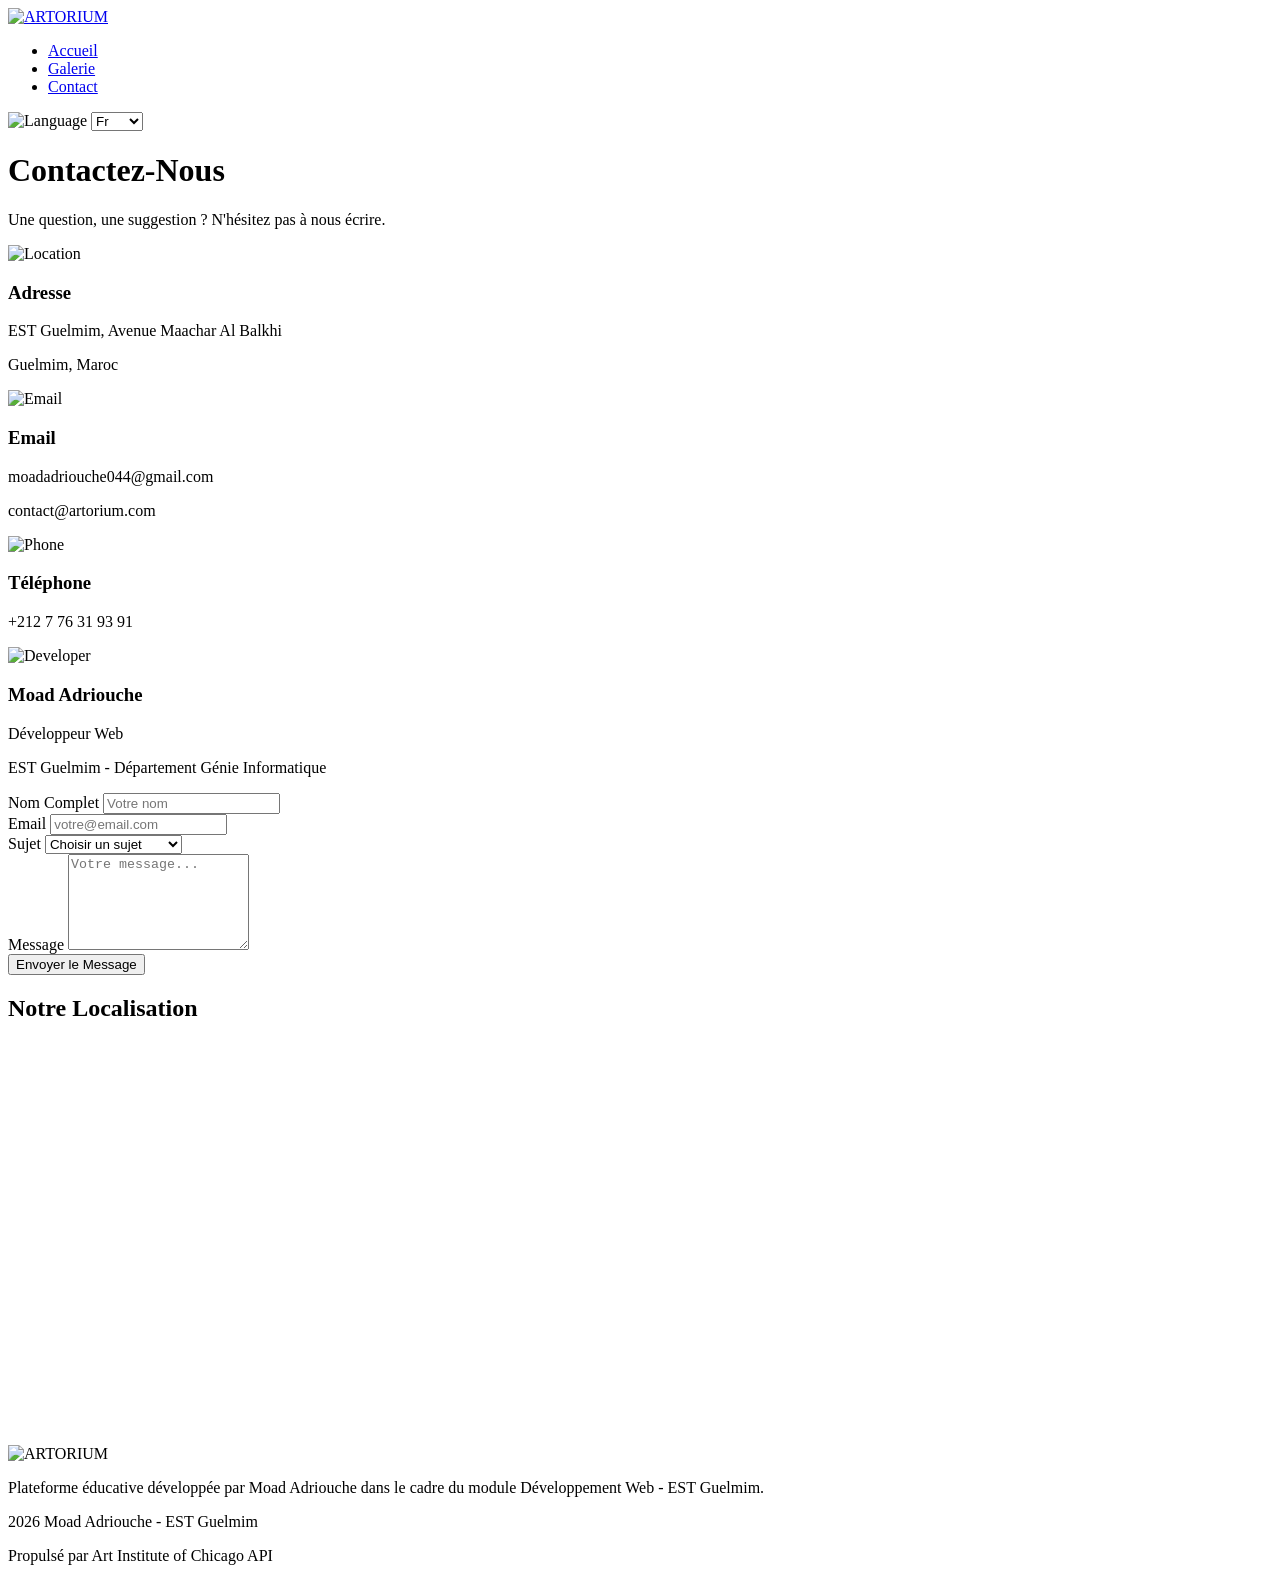
==== contact.html @ 2c22aabe "Add files via upload" ====
<!DOCTYPE html>
<html lang="fr">
<head>
    <meta charset="UTF-8">
    <meta name="viewport" content="width=device-width, initial-scale=1.0">
    <title>ARTORIUM - Contact</title>
    <link rel="icon" type="image/png" href="image/logo.png">
    <link rel="stylesheet" href="css/style.css">
</head>
<body>
    <!-- nav -->
    <nav class="navbar">
        <div class="container">
            <a href="index.html" class="nav-logo">
                <img src="image/logo.png" alt="ARTORIUM" class="logo-img">
            </a>
            <ul class="nav-links">
                <li><a href="index.html" data-i18n="navHome">Accueil</a></li>
                <li><a href="main.html" data-i18n="navGallery">Galerie</a></li>
                <li><a href="contact.html" class="active" data-i18n="navContact">Contact</a></li>
            </ul>
            <div class="nav-lang">
                <img src="icons/globe.svg" alt="Language" class="icon">
                <select id="langSelect">
                    <option value="fr">Fr</option>
                    <option value="ar">عربي</option>
                    <option value="en">Eng</option>
                </select>
            </div>
        </div>
    </nav>

    <!-- entete -->
    <header class="page-header">
        <div class="container">
            <h1 data-i18n="contactTitle">Contactez-Nous</h1>
            <p data-i18n="contactSubtitle">Une question, une suggestion ? N'hésitez pas à nous écrire.</p>
        </div>
    </header>

    <!-- contenu -->
    <main class="contact-main">
        <div class="container">
            <div class="contact-grid">
                <!-- info -->
                <div class="contact-info">
                    <div class="info-card">
                        <div class="info-icon">
                            <img src="icons/map-pin.svg" alt="Location">
                        </div>
                        <div class="info-content">
                            <h3 data-i18n="addressLabel">Adresse</h3>
                            <p>EST Guelmim, Avenue Maachar Al Balkhi</p>
                            <p>Guelmim, Maroc</p>
                        </div>
                    </div>

                    <div class="info-card">
                        <div class="info-icon">
                            <img src="icons/user.svg" alt="Email">
                        </div>
                        <div class="info-content">
                            <h3 data-i18n="emailLabel">Email</h3>
                            <p>moadadriouche044@gmail.com</p>
                            <p>contact@artorium.com</p>
                        </div>
                    </div>

                    <div class="info-card">
                        <div class="info-icon">
                            <img src="image/customer-service.png" alt="Phone">
                        </div>
                        <div class="info-content">
                            <h3 data-i18n="phoneLabel">Téléphone</h3>
                            <p></p>+212 7 76 31 93 91</p>
                        </div>
                    </div>

                    <div class="developer-card">
                        <img src="image/pp1.jpeg" alt="Developer" class="dev-avatar">
                        <div class="dev-info">
                            <h3>Moad Adriouche</h3>
                            <p data-i18n="devRole">Développeur Web</p>
                            <p data-i18n="devSchool">EST Guelmim - Département Génie Informatique</p>
                        </div>
                    </div>
                </div>

                <!-- formulaire -->
                <div class="contact-form-wrapper">
                    <form class="contact-form" id="contactForm">
                        <div class="form-group">
                            <label for="name" data-i18n="formName">Nom Complet</label>
                            <input type="text" id="name" name="name" required data-i18n-placeholder="phName" placeholder="Votre nom">
                        </div>

                        <div class="form-group">
                            <label for="email" data-i18n="formEmail">Email</label>
                            <input type="email" id="email" name="email" required data-i18n-placeholder="phEmail" placeholder="votre@email.com">
                        </div>

                        <div class="form-group">
                            <label for="subject" data-i18n="formSubject">Sujet</label>
                            <select id="subject" name="subject" required>
                                <option value="" data-i18n="phSubject">Choisir un sujet</option>
                                <option value="bug" data-i18n="optBug">Signaler un bug</option>
                                <option value="feature" data-i18n="optFeature">Suggestion</option>
                                <option value="artwork" data-i18n="optArtwork">Info sur une oeuvre</option>
                                <option value="other" data-i18n="optOther">Autre</option>
                            </select>
                        </div>

                        <div class="form-group">
                            <label for="message" data-i18n="formMessage">Message</label>
                            <textarea id="message" name="message" rows="6" required data-i18n-placeholder="phMessage" placeholder="Votre message..."></textarea>
                        </div>

                        <button type="submit" class="btn btn-primary btn-full" data-i18n="btnSend">Envoyer le Message</button>
                    </form>

                    <div class="form-success" id="formSuccess" style="display: none;">
                        <img src="image/success.png" alt="Success">
                        <h3 data-i18n="successTitle">Message Envoyé !</h3>
                        <p data-i18n="successText">Merci de nous avoir contacté. Nous vous répondrons dans les plus brefs délais.</p>
                    </div>
                </div>
            </div>
        </div>
    </main>

    <!-- carte -->
    <section class="map-section">
        <div class="container">
            <h2 data-i18n="mapTitle">Notre Localisation</h2>
            <div class="map-container">
                <iframe 
                    src="https://www.google.com/maps/embed?pb=!1m18!1m12!1m3!1d3509.761044434224!2d-10.08585382379301!3d29.00087407546682!2m3!1f0!2f0!3f0!3m2!1i1024!2i768!4f13.1!3m3!1m2!1s0xdb51d2d017d9e6f%3A0xfba48ed3d16e2f22!2sEST%20%3A%20%C3%89cole%20Sup%C3%A9rieure%20de%20Technologie_Guelmim!5e0!3m2!1sfr!2sma!4v1714486400000!5m2!1sfr!2sma"
                    width="100%" 
                    height="400" 
                    style="border:0; border-radius: 12px;" 
                    allowfullscreen="" 
                    loading="lazy"
                    data-i18n-title="mapTitle">
                </iframe>
            </div>
        </div>
    </section>

    <!-- footer -->
    <footer class="footer">
        <div class="container">
            <div class="footer-top">
                <img src="image/logo.png" alt="ARTORIUM" class="footer-logo">
                <p data-i18n="footerDesc">Plateforme éducative développée par Moad Adriouche dans le cadre du module Développement Web - EST Guelmim.</p>
            </div>
            <div class="footer-bottom">
                <p> 2026 Moad Adriouche - EST Guelmim</p>
                <p data-i18n="poweredBy">Propulsé par Art Institute of Chicago API</p>
            </div>
        </div>
    </footer>

    <script src="js/app.js"></script>
</body>
</html>
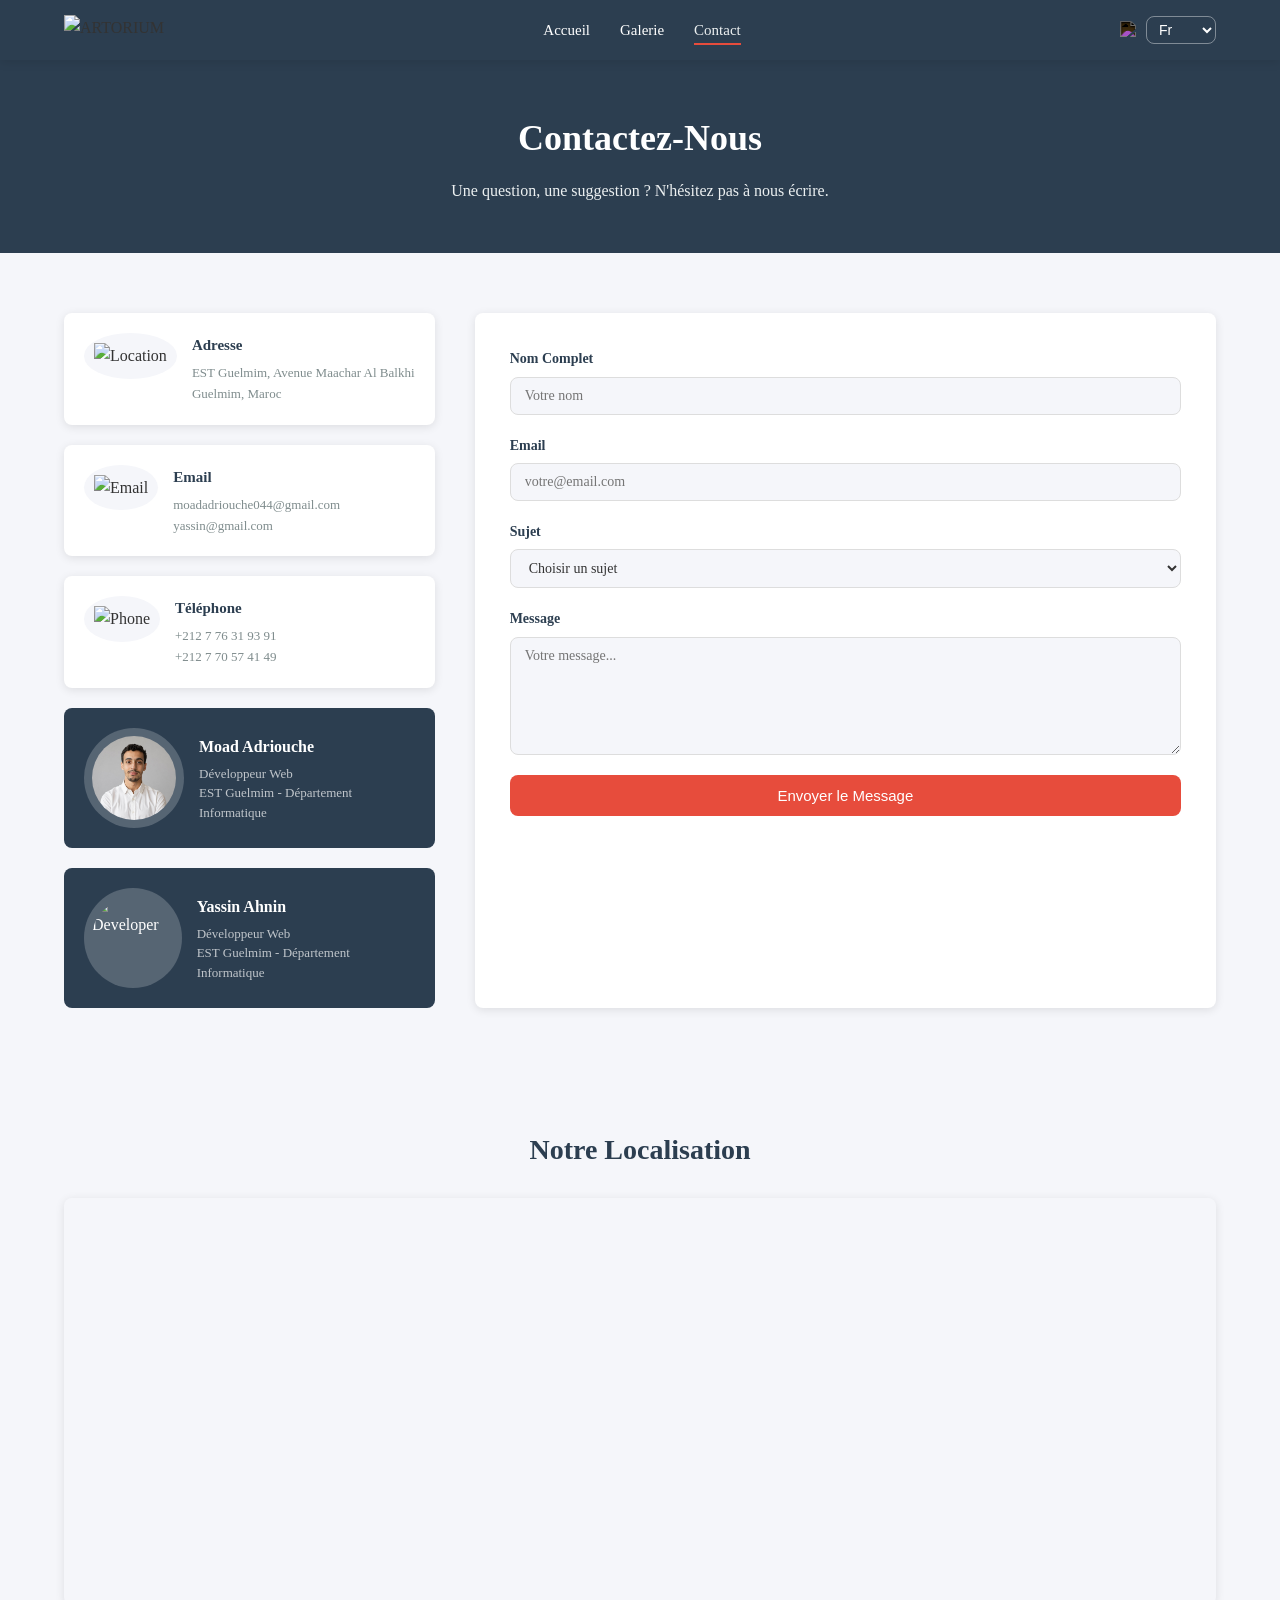
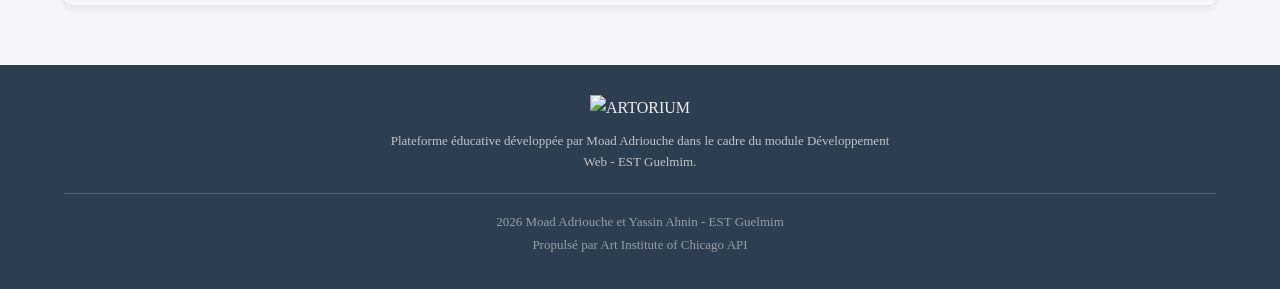
==== commit b46c9ae8: "Add files via upload" ====
--- a/contact.html
+++ b/contact.html
@@ -4,7 +4,7 @@
     <meta charset="UTF-8">
     <meta name="viewport" content="width=device-width, initial-scale=1.0">
     <title>ARTORIUM - Contact</title>
-    <link rel="icon" type="image/png" href="image/logo.png">
+    <link rel="icon" type="image/png" href="icons/logo.png">
     <link rel="stylesheet" href="css/style.css">
 </head>
 <body>
@@ -12,7 +12,7 @@
     <nav class="navbar">
         <div class="container">
             <a href="index.html" class="nav-logo">
-                <img src="image/logo.png" alt="ARTORIUM" class="logo-img">
+                <img src="icons/logo.png" alt="ARTORIUM" class="logo-img">
             </a>
             <ul class="nav-links">
                 <li><a href="index.html" data-i18n="navHome">Accueil</a></li>
@@ -20,7 +20,7 @@
                 <li><a href="contact.html" class="active" data-i18n="navContact">Contact</a></li>
             </ul>
             <div class="nav-lang">
-                <img src="icons/globe.svg" alt="Language" class="icon">
+                <img src="icons/globe.png" alt="Language" class="icon">
                 <select id="langSelect">
                     <option value="fr">Fr</option>
                     <option value="ar">عربي</option>
@@ -46,7 +46,7 @@
                 <div class="contact-info">
                     <div class="info-card">
                         <div class="info-icon">
-                            <img src="icons/map-pin.svg" alt="Location">
+                            <img src="icons/broche.png" alt="Location">
                         </div>
                         <div class="info-content">
                             <h3 data-i18n="addressLabel">Adresse</h3>
@@ -57,29 +57,38 @@
 
                     <div class="info-card">
                         <div class="info-icon">
-                            <img src="icons/user.svg" alt="Email">
+                            <img src="icons/user.png" alt="Email">
                         </div>
                         <div class="info-content">
                             <h3 data-i18n="emailLabel">Email</h3>
                             <p>moadadriouche044@gmail.com</p>
-                            <p>contact@artorium.com</p>
+                            <p>yassin@gmail.com</p>
                         </div>
                     </div>
 
                     <div class="info-card">
                         <div class="info-icon">
-                            <img src="image/customer-service.png" alt="Phone">
+                            <img src="icons/customer-service.png" alt="Phone">
                         </div>
                         <div class="info-content">
                             <h3 data-i18n="phoneLabel">Téléphone</h3>
-                            <p></p>+212 7 76 31 93 91</p>
+                            <p>+212 7 76 31 93 91</p>
+                            <p>+212 7 70 57 41 49</p>
                         </div>
                     </div>
 
                     <div class="developer-card">
                         <img src="image/pp1.jpeg" alt="Developer" class="dev-avatar">
                         <div class="dev-info">
-                            <h3>Moad Adriouche</h3>
+                            <h3 data-i18n="moad">Moad Adriouche</h3>
+                            <p data-i18n="devRole">Développeur Web</p>
+                            <p data-i18n="devSchool">EST Guelmim - Département Génie Informatique</p>
+                        </div>
+                    </div>
+                    <div class="developer-card">
+                        <img src="image/pp2.jpeg" alt="Developer" class="dev-avatar">
+                        <div class="dev-info">
+                            <h3 data-i18n="yassin">Yassin Ahnin</h3>
                             <p data-i18n="devRole">Développeur Web</p>
                             <p data-i18n="devSchool">EST Guelmim - Département Génie Informatique</p>
                         </div>
@@ -150,11 +159,11 @@
     <footer class="footer">
         <div class="container">
             <div class="footer-top">
-                <img src="image/logo.png" alt="ARTORIUM" class="footer-logo">
-                <p data-i18n="footerDesc">Plateforme éducative développée par Moad Adriouche dans le cadre du module Développement Web - EST Guelmim.</p>
+                <img src="icons/logo.png" alt="ARTORIUM" class="footer-logo">
+                <p data-i18n="footerDesc">Plateforme éducative développée par Moad Adriouche et Yassin Ahnin dans le cadre du module Développement Web - EST Guelmim.</p>
             </div>
             <div class="footer-bottom">
-                <p> 2026 Moad Adriouche - EST Guelmim</p>
+                <p> 2026 Moad Adriouche et Yassin Ahnin - EST Guelmim</p>
                 <p data-i18n="poweredBy">Propulsé par Art Institute of Chicago API</p>
             </div>
         </div>
--- a/css/style.css
+++ b/css/style.css
@@ -0,0 +1,1001 @@
+
+
+/* couleurs */
+:root {
+    --couleur-principale: #2c3e50;
+    --couleur-accent: #e74c3c;
+    --couleur-clair: #ecf0f1;
+    --couleur-texte: #333333;
+    --couleur-gris: #7f8c8d;
+    --couleur-blanc: #ffffff;
+    --couleur-fond: #f5f6fa;
+    --ombre: 0 2px 10px rgba(0, 0, 0, 0.1);
+    --rayon: 8px;
+}
+
+/* reset */
+* {
+    margin: 0;
+    padding: 0;
+    box-sizing: border-box;
+}
+
+body {
+    font-family: Georgia, 'Times New Roman', serif;
+    color: var(--couleur-texte);
+    background-color: var(--couleur-fond);
+    line-height: 1.6;
+}
+
+a {
+    text-decoration: none;
+    color: inherit;
+}
+
+ul {
+    list-style: none;
+}
+
+img {
+    max-width: 100%;
+}
+
+/* navbar */
+
+.navbar {
+    background-color: var(--couleur-principale);
+    padding: 15px 0;
+    position: sticky;
+    top: 0;
+    z-index: 100;
+    box-shadow: var(--ombre);
+}
+
+.container {
+    width: 90%;
+    max-width: 1200px;
+    margin: 0 auto;
+}
+
+.navbar .container {
+    display: flex;
+    align-items: center;
+    justify-content: space-between;
+}
+
+.nav-logo {
+    display: flex;
+    align-items: center;
+}
+
+.logo-img {
+    height: 30px;
+    width: auto;
+}
+
+.nav-links {
+    display: flex;
+    gap: 30px;
+}
+
+.nav-links a {
+    color: var(--couleur-blanc);
+    font-size: 15px;
+    padding: 5px 0;
+    border-bottom: 2px solid transparent;
+    transition: border-color 0.3s;
+}
+
+.nav-links a:hover,
+.nav-links a.active {
+    border-bottom: 2px solid var(--couleur-accent);
+    color: var(--couleur-clair);
+}
+
+.nav-lang {
+    display: flex;
+    align-items: center;
+    gap: 8px;
+}
+
+.nav-lang .icon {
+    width: 18px;
+    height: 18px;
+    filter: invert(1);
+}
+
+#langSelect {
+    background-color: transparent;
+    color: var(--couleur-blanc);
+    border: 1px solid rgba(255,255,255,0.4);
+    padding: 4px 8px;
+    border-radius: var(--rayon);
+    cursor: pointer;
+    font-size: 14px;
+}
+
+#langSelect option {
+    background-color: var(--couleur-principale);
+    color: var(--couleur-blanc);
+}
+
+/* boutons */
+
+.btn {
+    display: inline-block;
+    padding: 12px 28px;
+    border-radius: var(--rayon);
+    font-size: 15px;
+    cursor: pointer;
+    transition: opacity 0.2s, transform 0.2s;
+    border: none;
+}
+
+.btn:hover {
+    opacity: 0.85;
+    transform: translateY(-2px);
+}
+
+.btn-primary {
+    background-color: var(--couleur-accent);
+    color: var(--couleur-blanc);
+}
+
+.btn-secondary {
+    background-color: transparent;
+    color: var(--couleur-blanc);
+    border: 2px solid var(--couleur-blanc);
+}
+
+.btn-full {
+    width: 100%;
+    text-align: center;
+}
+
+/* hero */
+
+.hero {
+    background-color: var(--couleur-principale);
+    color: var(--couleur-blanc);
+    padding: 80px 0;
+    text-align: center;
+}
+
+.hero-content {
+    max-width: 700px;
+    margin: 0 auto;
+}
+
+.hero-logo {
+    height: 60px;
+    margin-bottom: 20px;
+}
+
+.hero h1 {
+    font-size: 42px;
+    margin-bottom: 15px;
+    font-weight: bold;
+}
+
+.hero p {
+    font-size: 17px;
+    color: var(--couleur-clair);
+    margin-bottom: 30px;
+    line-height: 1.8;
+}
+
+.hero-buttons {
+    display: flex;
+    gap: 15px;
+    justify-content: center;
+    flex-wrap: wrap;
+    margin-bottom: 50px;
+}
+
+.hero-stats {
+    display: flex;
+    justify-content: center;
+    gap: 60px;
+    margin-top: 10px;
+}
+
+.stat-item {
+    display: flex;
+    flex-direction: column;
+    align-items: center;
+}
+
+.stat-number {
+    font-size: 32px;
+    font-weight: bold;
+    color: var(--couleur-accent);
+}
+
+.stat-label {
+    font-size: 14px;
+    color: var(--couleur-clair);
+    margin-top: 4px;
+}
+
+/* features */
+
+.features {
+    padding: 70px 0;
+    background-color: var(--couleur-blanc);
+}
+
+.features h2 {
+    text-align: center;
+    font-size: 30px;
+    color: var(--couleur-principale);
+    margin-bottom: 40px;
+}
+
+.features-grid {
+    display: grid;
+    grid-template-columns: repeat(3, 1fr);
+    gap: 30px;
+}
+
+.feature-card {
+    background-color: var(--couleur-fond);
+    padding: 30px;
+    border-radius: var(--rayon);
+    text-align: center;
+    box-shadow: var(--ombre);
+    transition: transform 0.3s;
+}
+
+.feature-card:hover {
+    transform: translateY(-5px);
+}
+
+.feature-icon {
+    margin-bottom: 15px;
+}
+
+.feature-icon img {
+    width: 45px;
+    height: 45px;
+}
+
+.feature-card h3 {
+    font-size: 19px;
+    color: var(--couleur-principale);
+    margin-bottom: 10px;
+}
+
+.feature-card p {
+    font-size: 14px;
+    color: var(--couleur-gris);
+    line-height: 1.7;
+}
+
+/* preview */
+
+.preview {
+    padding: 70px 0;
+    background-color: var(--couleur-fond);
+}
+
+.preview h2 {
+    text-align: center;
+    font-size: 30px;
+    color: var(--couleur-principale);
+    margin-bottom: 40px;
+}
+
+.preview-grid {
+    display: grid;
+    grid-template-columns: repeat(4, 1fr);
+    gap: 20px;
+    margin-bottom: 40px;
+}
+
+.preview-cta {
+    text-align: center;
+}
+
+/* footer */
+
+.footer {
+    background-color: var(--couleur-principale);
+    color: var(--couleur-clair);
+    padding: 30px 0;
+    text-align: center;
+}
+
+.footer-top {
+    margin-bottom: 20px;
+}
+
+.footer-logo {
+    height: 40px;
+    margin-bottom: 10px;
+}
+
+.footer-top p {
+    font-size: 13px;
+    color: rgba(255,255,255,0.7);
+    max-width: 500px;
+    margin: 0 auto;
+    line-height: 1.6;
+}
+
+.footer-bottom {
+    border-top: 1px solid rgba(255,255,255,0.2);
+    padding-top: 15px;
+    font-size: 13px;
+    color: rgba(255,255,255,0.5);
+}
+
+.footer-bottom p {
+    margin: 3px 0;
+}
+
+/* PAGE GALERIE - HEADER */
+
+.gallery-header {
+    background-color: var(--couleur-principale);
+    color: var(--couleur-blanc);
+    padding: 50px 0;
+    text-align: center;
+}
+
+.gallery-header h1 {
+    font-size: 36px;
+    margin-bottom: 10px;
+}
+
+.gallery-header p {
+    font-size: 16px;
+    color: var(--couleur-clair);
+}
+
+/* GALERIE - CONTROLS & FILTRES */
+
+.main {
+    padding: 40px 0;
+}
+
+.controls-bar {
+    margin-bottom: 20px;
+    display: flex;
+    align-items: center;
+    justify-content: space-between;
+    gap: 20px;
+    flex-wrap: wrap;
+}
+
+.search-box {
+    display: flex;
+    align-items: center;
+    background-color: var(--couleur-blanc);
+    border: 1px solid #ddd;
+    border-radius: var(--rayon);
+    padding: 10px 15px;
+    gap: 10px;
+    flex: 1;
+    min-width: 200px;
+}
+
+.artwork-count {
+    display: flex;
+    align-items: center;
+    gap: 5px;
+    font-size: 15px;
+    color: var(--couleur-gris);
+    font-weight: 500;
+    white-space: nowrap;
+}
+
+.artwork-count span:first-child {
+    font-size: 18px;
+    color: var(--couleur-accent);
+    font-weight: bold;
+}
+
+.search-box .icon {
+    width: 18px;
+    height: 18px;
+    opacity: 0.5;
+}
+
+.search-box input {
+    border: none;
+    outline: none;
+    font-size: 15px;
+    width: 100%;
+    background: transparent;
+    font-family: inherit;
+}
+
+.filters {
+    display: flex;
+    gap: 10px;
+    margin-bottom: 30px;
+    flex-wrap: wrap;
+}
+
+.filter-btn {
+    padding: 8px 20px;
+    border: 2px solid var(--couleur-principale);
+    background-color: transparent;
+    color: var(--couleur-principale);
+    border-radius: 20px;
+    cursor: pointer;
+    font-size: 14px;
+    font-family: inherit;
+    transition: all 0.2s;
+}
+
+.filter-btn:hover,
+.filter-btn.active {
+    background-color: var(--couleur-principale);
+    color: var(--couleur-blanc);
+}
+
+/* galerie */
+
+.gallery-grid {
+    display: grid;
+    grid-template-columns: repeat(4, 1fr);
+    gap: 20px;
+    margin-bottom: 40px;
+}
+
+/* carte */
+.artwork-card {
+    background-color: var(--couleur-blanc);
+    border-radius: var(--rayon);
+    overflow: hidden;
+    box-shadow: var(--ombre);
+    cursor: pointer;
+    transition: transform 0.3s;
+}
+
+.artwork-card:hover {
+    transform: translateY(-5px);
+}
+
+.artwork-card img {
+    width: 100%;
+    height: 200px;
+    object-fit: cover;
+}
+
+.artwork-card .card-info {
+    padding: 12px;
+}
+
+.artwork-card .card-info h3 {
+    font-size: 14px;
+    color: var(--couleur-principale);
+    margin-bottom: 5px;
+    /* Coupe le texte long */
+    white-space: nowrap;
+    overflow: hidden;
+    text-overflow: ellipsis;
+}
+
+.artwork-card .card-info p {
+    font-size: 12px;
+    color: var(--couleur-gris);
+}
+
+/* pagination */
+
+.loading-state {
+    text-align: center;
+    padding: 60px 0;
+    color: var(--couleur-gris);
+}
+
+.spinner {
+    width: 45px;
+    height: 45px;
+    animation: rotation 1s linear infinite;
+    margin-bottom: 15px;
+}
+
+@keyframes rotation {
+    from { transform: rotate(0deg); }
+    to   { transform: rotate(360deg); }
+}
+
+.pagination {
+    display: flex;
+    align-items: center;
+    justify-content: center;
+    gap: 20px;
+    margin-top: 10px;
+}
+
+.page-btn {
+    display: flex;
+    align-items: center;
+    gap: 6px;
+    padding: 10px 20px;
+    border: 1px solid #ddd;
+    background-color: var(--couleur-blanc);
+    color: var(--couleur-texte);
+    border-radius: var(--rayon);
+    cursor: pointer;
+    font-size: 14px;
+    font-family: inherit;
+    transition: background-color 0.2s;
+}
+
+.page-btn:hover {
+    background-color: var(--couleur-fond);
+}
+
+.page-btn img {
+    width: 16px;
+    height: 16px;
+}
+
+.page-info {
+    font-size: 15px;
+    color: var(--couleur-gris);
+}
+
+/* modal */
+
+.modal {
+    display: none;
+    position: fixed;
+    top: 0;
+    left: 0;
+    width: 100%;
+    height: 100%;
+    background-color: rgba(0, 0, 0, 0.6);
+    z-index: 200;
+    overflow-y: auto;
+}
+
+.modal.active {
+    display: flex;
+    align-items: center;
+    justify-content: center;
+    padding: 20px;
+}
+
+.modal-content {
+    background-color: var(--couleur-blanc);
+    border-radius: var(--rayon);
+    max-width: 900px;
+    width: 100%;
+    position: relative;
+    overflow: hidden;
+    max-height: 90vh;
+    overflow-y: auto;
+}
+
+.modal-close {
+        position: absolute;
+        top: 20px;
+        right: 20px;
+        display: inline-flex;
+        align-items: center;
+        justify-content: center;
+        margin: 0;
+        width: 40px;
+        height: 40px;
+        padding: 0;
+        background: #ff0000;
+        border: none;
+        border-radius: 50%;
+        color: white;
+        cursor: pointer;
+        transition: background 0.2s;
+    }
+
+    .modal-close:hover {
+        background: #ff1900;
+    }
+
+    .modal-close img {
+        width: 16px;
+        height: 16px;
+        margin: 0;
+    }
+
+.modal-body {
+    display: grid;
+    grid-template-columns: 1fr 1fr;
+}
+
+.modal-image {
+    background-color: #000;
+    display: flex;
+    align-items: center;
+    justify-content: center;
+    min-height: 400px;
+}
+
+.modal-image img {
+    width: 100%;
+    height: 100%;
+    object-fit: contain;
+    max-height: 500px;
+}
+
+.modal-info {
+    padding: 30px;
+    overflow-y: auto;
+    max-height: 500px;
+}
+
+.modal-info h2 {
+    font-size: 20px;
+    color: var(--couleur-principale);
+    margin-bottom: 20px;
+    line-height: 1.4;
+}
+
+.meta-grid {
+    display: grid;
+    grid-template-columns: 1fr 1fr;
+    gap: 15px;
+    margin-bottom: 20px;
+}
+
+.meta-item {
+    display: flex;
+    align-items: flex-start;
+    gap: 10px;
+}
+
+.meta-item img {
+    width: 18px;
+    height: 18px;
+    margin-top: 2px;
+    opacity: 0.6;
+    flex-shrink: 0;
+}
+
+.meta-label {
+    display: block;
+    font-size: 11px;
+    color: var(--couleur-gris);
+    text-transform: uppercase;
+    letter-spacing: 0.5px;
+    margin-bottom: 2px;
+}
+
+.meta-item p {
+    font-size: 14px;
+    color: var(--couleur-texte);
+}
+
+.description-box {
+    background-color: var(--couleur-fond);
+    padding: 15px;
+    border-radius: var(--rayon);
+    margin-bottom: 20px;
+}
+
+.description-box h3 {
+    font-size: 14px;
+    color: var(--couleur-principale);
+    margin-bottom: 8px;
+}
+
+.description-box p {
+    font-size: 13px;
+    color: var(--couleur-gris);
+    line-height: 1.7;
+}
+
+.external-link {
+    display: flex;
+    align-items: center;
+    gap: 8px;
+    color: var(--couleur-accent);
+    font-size: 14px;
+    transition: opacity 0.2s;
+}
+
+.external-link:hover {
+    opacity: 0.75;
+}
+
+.external-link img {
+    width: 14px;
+    height: 14px;
+}
+
+/* contact */
+
+.page-header {
+    background-color: var(--couleur-principale);
+    color: var(--couleur-blanc);
+    padding: 50px 0;
+    text-align: center;
+}
+
+.page-header h1 {
+    font-size: 36px;
+    margin-bottom: 10px;
+}
+
+.page-header p {
+    font-size: 16px;
+    color: var(--couleur-clair);
+}
+
+/* contact */
+
+.contact-main {
+    padding: 60px 0;
+}
+
+.contact-grid {
+    display: grid;
+    grid-template-columns: 1fr 2fr;
+    gap: 40px;
+}
+
+/* info */
+.contact-info {
+    display: flex;
+    flex-direction: column;
+    gap: 20px;
+}
+
+.info-card {
+    background-color: var(--couleur-blanc);
+    padding: 20px;
+    border-radius: var(--rayon);
+    box-shadow: var(--ombre);
+    display: flex;
+    align-items: flex-start;
+    gap: 15px;
+}
+
+.info-icon {
+    background-color: var(--couleur-fond);
+    padding: 10px;
+    border-radius: 50%;
+    flex-shrink: 0;
+}
+
+.info-icon img {
+    width: 22px;
+    height: 22px;
+}
+
+.info-content h3 {
+    font-size: 15px;
+    color: var(--couleur-principale);
+    margin-bottom: 6px;
+}
+
+.info-content p {
+    font-size: 13px;
+    color: var(--couleur-gris);
+    line-height: 1.6;
+}
+
+.developer-card {
+    background-color: var(--couleur-principale);
+    color: var(--couleur-blanc);
+    padding: 20px;
+    border-radius: var(--rayon);
+    display: flex;
+    align-items: center;
+    gap: 15px;
+}
+
+.dev-avatar {
+    width: 100px;
+    height: 100px;
+    border-radius: 50%;
+    background-color: rgba(255,255,255,0.2);
+    padding: 8px;
+    filter: invert(0);
+}
+
+.dev-info h3 {
+    font-size: 16px;
+    margin-bottom: 4px;
+}
+
+.dev-info p {
+    font-size: 13px;
+    color: rgba(255,255,255,0.7);
+    line-height: 1.5;
+}
+
+/* formulaire */
+
+.contact-form-wrapper {
+    background-color: var(--couleur-blanc);
+    padding: 35px;
+    border-radius: var(--rayon);
+    box-shadow: var(--ombre);
+}
+
+.contact-form {
+    display: flex;
+    flex-direction: column;
+    gap: 20px;
+}
+
+.form-group {
+    display: flex;
+    flex-direction: column;
+    gap: 6px;
+}
+
+.form-group label {
+    font-size: 14px;
+    font-weight: bold;
+    color: var(--couleur-principale);
+}
+
+.form-group input,
+.form-group select,
+.form-group textarea {
+    border: 1px solid #ddd;
+    border-radius: var(--rayon);
+    padding: 10px 14px;
+    font-size: 14px;
+    font-family: inherit;
+    color: var(--couleur-texte);
+    background-color: var(--couleur-fond);
+    outline: none;
+    transition: border-color 0.2s;
+}
+
+.form-group input:focus,
+.form-group select:focus,
+.form-group textarea:focus {
+    border-color: var(--couleur-principale);
+}
+
+.form-group textarea {
+    resize: vertical;
+}
+
+/* succes */
+.form-success {
+    text-align: center;
+    padding: 40px 20px;
+}
+
+.form-success img {
+    width: 60px;
+    height: 60px;
+    margin-bottom: 15px;
+}
+
+.form-success h3 {
+    font-size: 22px;
+    color: var(--couleur-principale);
+    margin-bottom: 10px;
+}
+
+.form-success p {
+    font-size: 15px;
+    color: var(--couleur-gris);
+    line-height: 1.6;
+}
+
+/* SECTION CARTE (MAP) */
+
+.map-section {
+    padding: 60px 0;
+    background-color: var(--couleur-fond);
+}
+
+.map-section h2 {
+    text-align: center;
+    font-size: 28px;
+    color: var(--couleur-principale);
+    margin-bottom: 25px;
+}
+
+.map-container {
+    border-radius: var(--rayon);
+    overflow: hidden;
+    box-shadow: var(--ombre);
+}
+
+/* TABLETTE */
+
+@media (max-width: 900px) {
+    .features-grid {
+        grid-template-columns: 1fr 1fr;
+    }
+
+    .gallery-grid,
+    .preview-grid {
+        grid-template-columns: repeat(2, 1fr);
+    }
+
+    .modal-body {
+        grid-template-columns: 1fr;
+    }
+
+    .modal-image {
+        min-height: 250px;
+        max-height: 50vh;
+    }
+
+    .modal-close {
+        position: absolute;
+        top: 20px;
+        right: 20px;
+    }
+
+    .contact-grid {
+        grid-template-columns: 1fr;
+    }
+
+    .meta-grid {
+        grid-template-columns: 1fr;
+    }
+}
+
+
+/* MOBILE */
+
+@media (max-width: 600px) {
+    .navbar .container {
+        flex-wrap: wrap;
+        gap: 10px;
+    }
+
+    .nav-links {
+        gap: 15px;
+    }
+
+    .hero h1 {
+        font-size: 28px;
+    }
+
+    .hero-stats {
+        gap: 30px;
+    }
+
+    .features-grid {
+        grid-template-columns: 1fr;
+    }
+
+    .gallery-grid,
+    .preview-grid {
+        grid-template-columns: 1fr;
+    }
+
+    .hero-buttons {
+        flex-direction: column;
+        align-items: center;
+    }
+
+    .contact-form-wrapper {
+        padding: 20px;
+    }
+
+    .controls-bar {
+        flex-direction: column;
+        align-items: flex-start;
+    }
+
+    .search-box {
+        width: 100%;
+        max-width: 100%;
+        min-width: auto;
+    }
+
+    .artwork-count {
+        width: 100%;
+        justify-content: flex-start;
+    }
+    .modal-close {
+        position: absolute;
+        top: 20px;
+        right: 20px;
+    }
+}
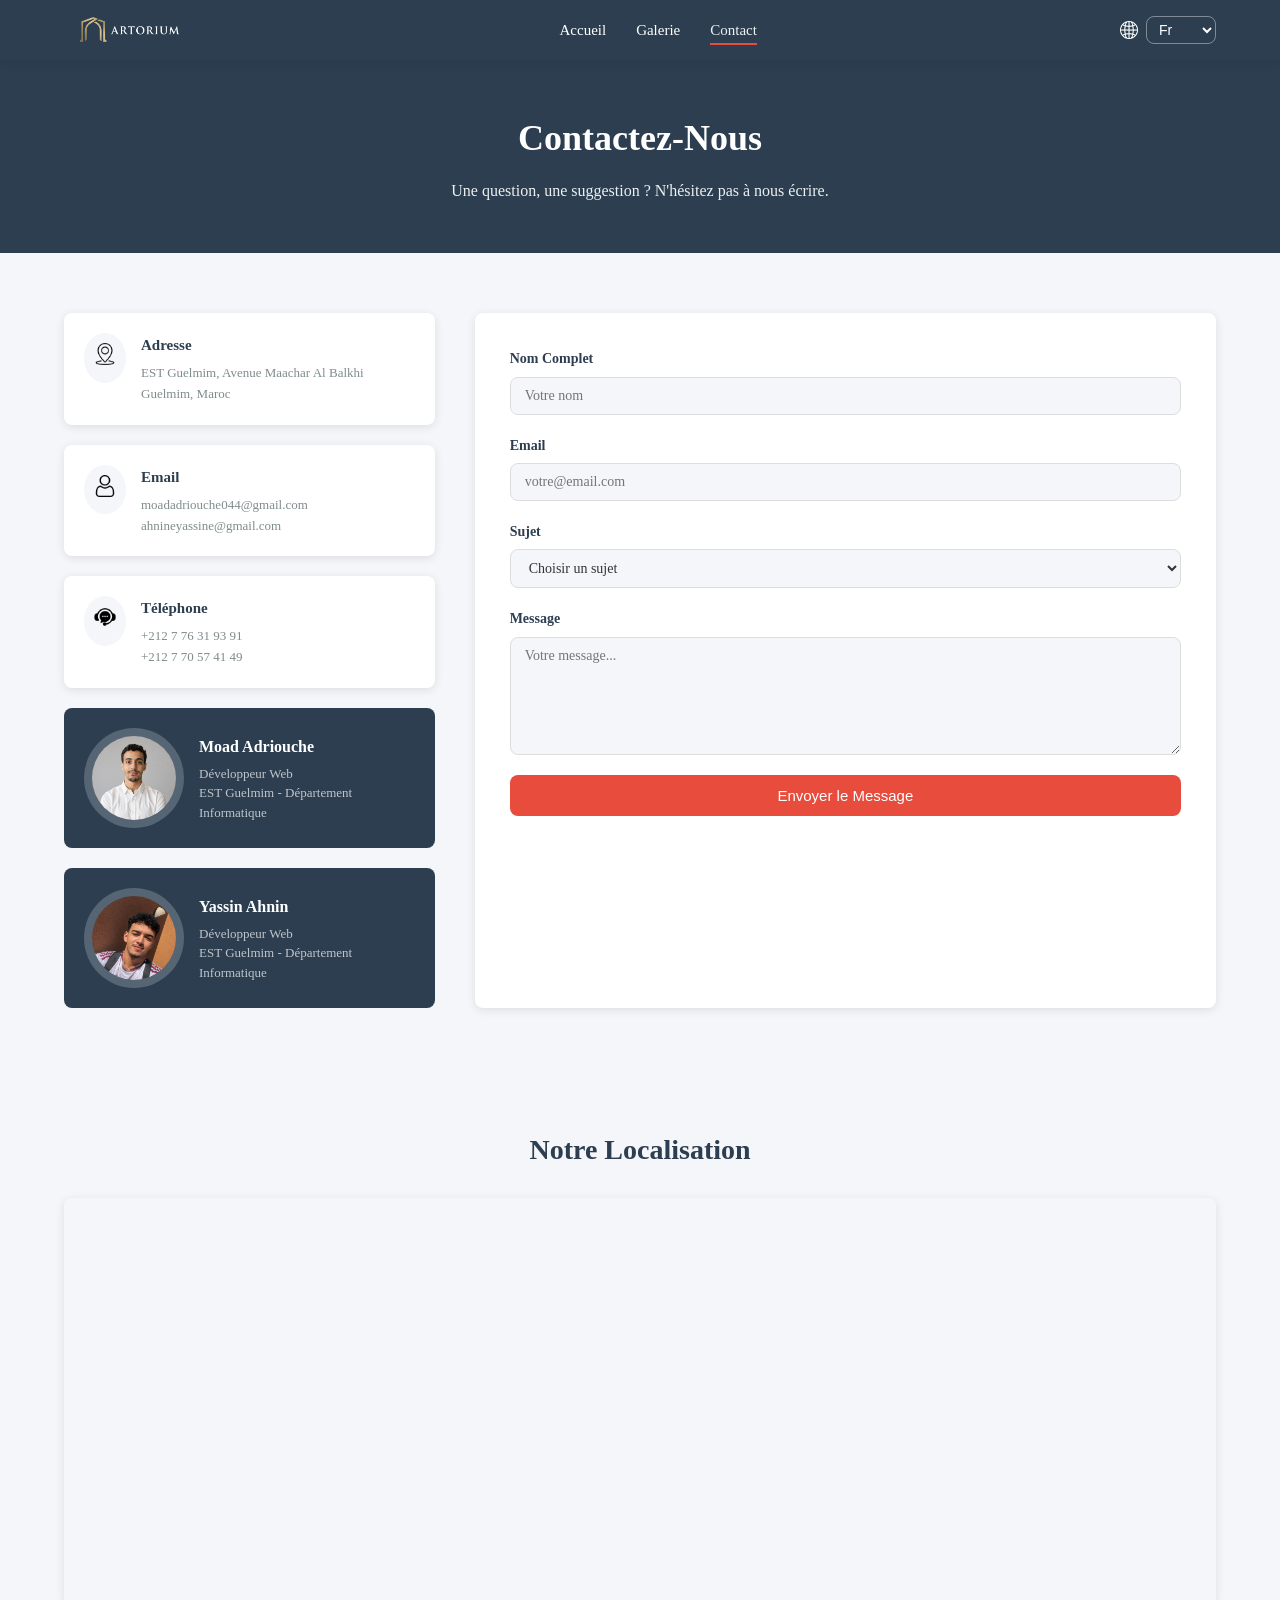
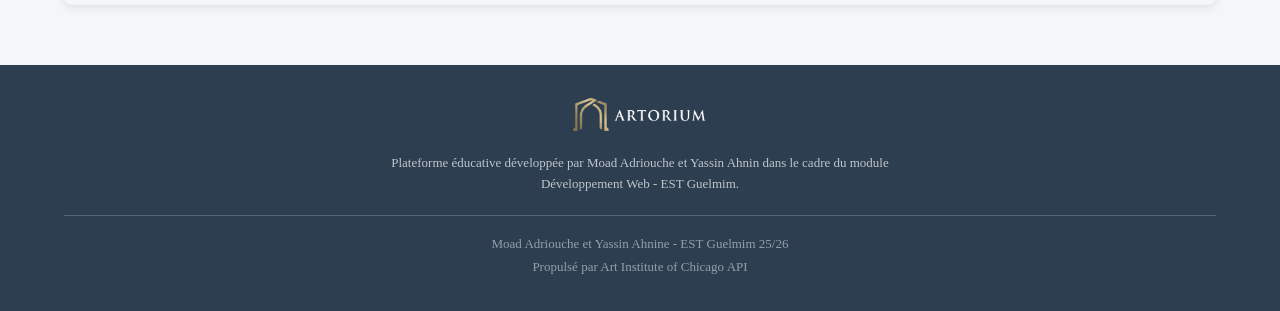
==== commit 663e92c9: "edit" ====
--- a/contact.html
+++ b/contact.html
@@ -62,7 +62,7 @@
                         <div class="info-content">
                             <h3 data-i18n="emailLabel">Email</h3>
                             <p>moadadriouche044@gmail.com</p>
-                            <p>yassin@gmail.com</p>
+                            <p>ahnineyassine@gmail.com</p>
                         </div>
                     </div>
 
@@ -88,7 +88,7 @@
                     <div class="developer-card">
                         <img src="image/pp2.jpeg" alt="Developer" class="dev-avatar">
                         <div class="dev-info">
-                            <h3 data-i18n="yassin">Yassin Ahnin</h3>
+                            <h3 data-i18n="yassin">Yassin Ahnine</h3>
                             <p data-i18n="devRole">Développeur Web</p>
                             <p data-i18n="devSchool">EST Guelmim - Département Génie Informatique</p>
                         </div>
@@ -160,10 +160,10 @@
         <div class="container">
             <div class="footer-top">
                 <img src="icons/logo.png" alt="ARTORIUM" class="footer-logo">
-                <p data-i18n="footerDesc">Plateforme éducative développée par Moad Adriouche et Yassin Ahnin dans le cadre du module Développement Web - EST Guelmim.</p>
+                <p data-i18n="footerDesc">Plateforme éducative développée par Moad Adriouche et Yassin Ahnine dans le cadre du module Développement Web - EST Guelmim.</p>
             </div>
             <div class="footer-bottom">
-                <p> 2026 Moad Adriouche et Yassin Ahnin - EST Guelmim</p>
+                <p>Moad Adriouche et Yassin Ahnine - EST Guelmim 25/26</p>
                 <p data-i18n="poweredBy">Propulsé par Art Institute of Chicago API</p>
             </div>
         </div>
--- a/css/style.css
+++ b/css/style.css
@@ -1,6 +1,5 @@
 
-
-/* couleurs */
+/* couleurs*/
 :root {
     --couleur-principale: #2c3e50;
     --couleur-accent: #e74c3c;
@@ -11,7 +10,6 @@
     --couleur-fond: #f5f6fa;
     --ombre: 0 2px 10px rgba(0, 0, 0, 0.1);
     --rayon: 8px;
-}
 
 /* reset */
 * {
@@ -903,7 +901,7 @@
     box-shadow: var(--ombre);
 }
 
-/* TABLETTE */
+/* RESPONSIVE - TABLETTE */
 
 @media (max-width: 900px) {
     .features-grid {
@@ -952,6 +950,12 @@
         gap: 15px;
     }
 
+    .nav-lang {
+    display: flex;
+    align-items: center;
+    gap: 8px;
+    }
+
     .hero h1 {
         font-size: 28px;
     }
@@ -998,4 +1002,4 @@
         top: 20px;
         right: 20px;
     }
-}
+}
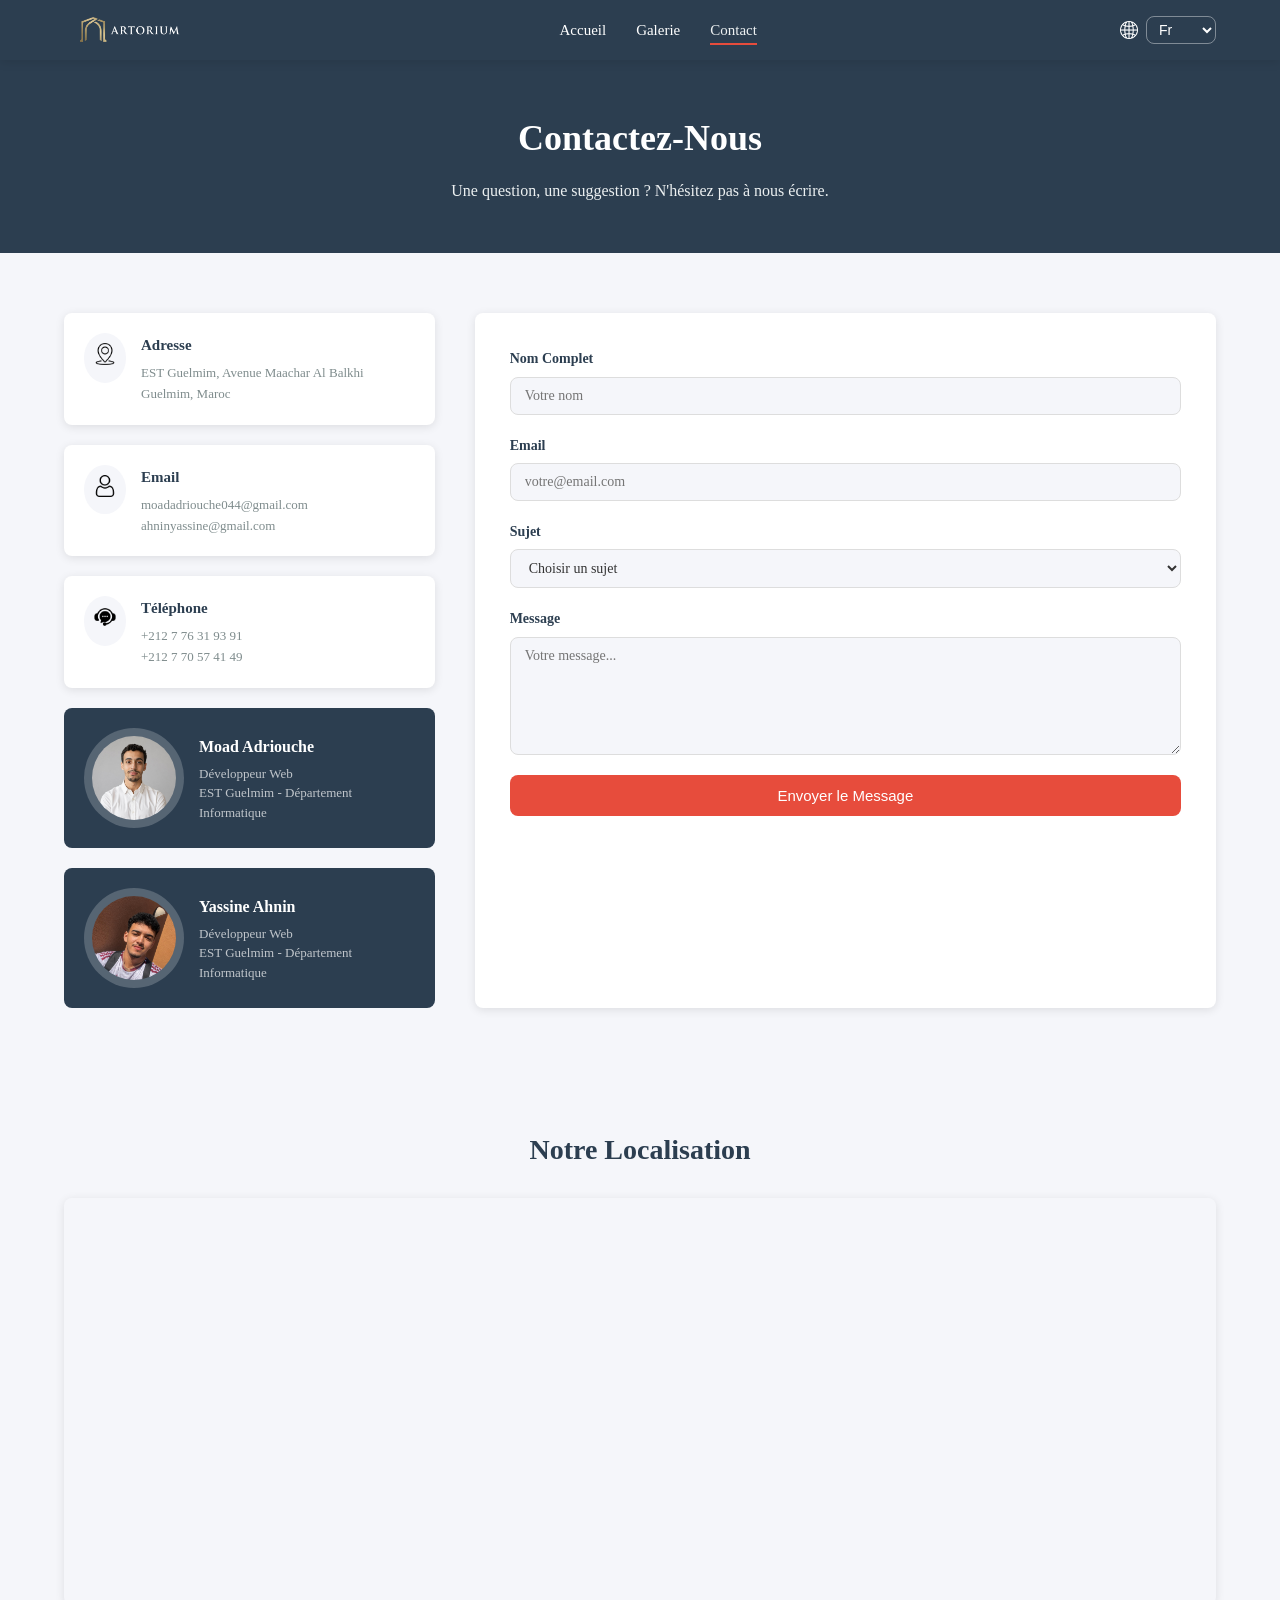
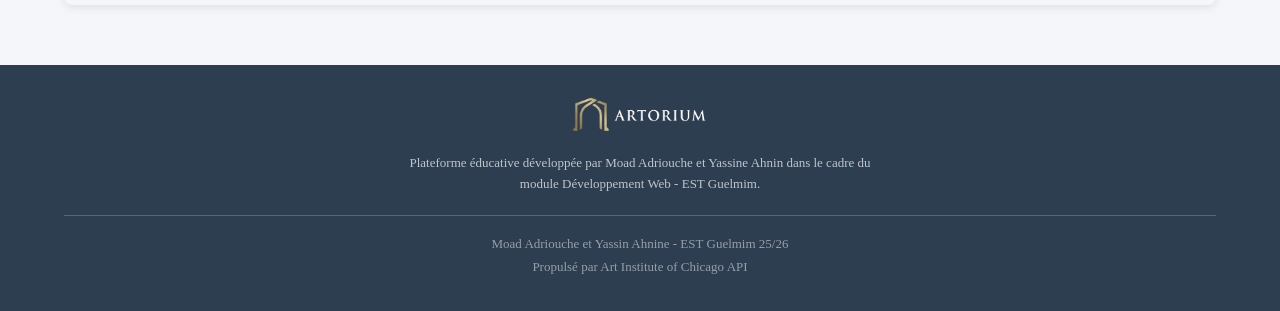
==== commit 46a108b9: "." ====
--- a/contact.html
+++ b/contact.html
@@ -62,7 +62,7 @@
                         <div class="info-content">
                             <h3 data-i18n="emailLabel">Email</h3>
                             <p>moadadriouche044@gmail.com</p>
-                            <p>ahnineyassine@gmail.com</p>
+                            <p>ahninyassine@gmail.com</p>
                         </div>
                     </div>
 
@@ -88,7 +88,7 @@
                     <div class="developer-card">
                         <img src="image/pp2.jpeg" alt="Developer" class="dev-avatar">
                         <div class="dev-info">
-                            <h3 data-i18n="yassin">Yassin Ahnine</h3>
+                            <h3 data-i18n="yassin">Yassine Ahnin</h3>
                             <p data-i18n="devRole">Développeur Web</p>
                             <p data-i18n="devSchool">EST Guelmim - Département Génie Informatique</p>
                         </div>
@@ -160,7 +160,7 @@
         <div class="container">
             <div class="footer-top">
                 <img src="icons/logo.png" alt="ARTORIUM" class="footer-logo">
-                <p data-i18n="footerDesc">Plateforme éducative développée par Moad Adriouche et Yassin Ahnine dans le cadre du module Développement Web - EST Guelmim.</p>
+                <p data-i18n="footerDesc">Plateforme éducative développée par Moad Adriouche et Yassine Ahnin dans le cadre du module Développement Web - EST Guelmim.</p>
             </div>
             <div class="footer-bottom">
                 <p>Moad Adriouche et Yassin Ahnine - EST Guelmim 25/26</p>
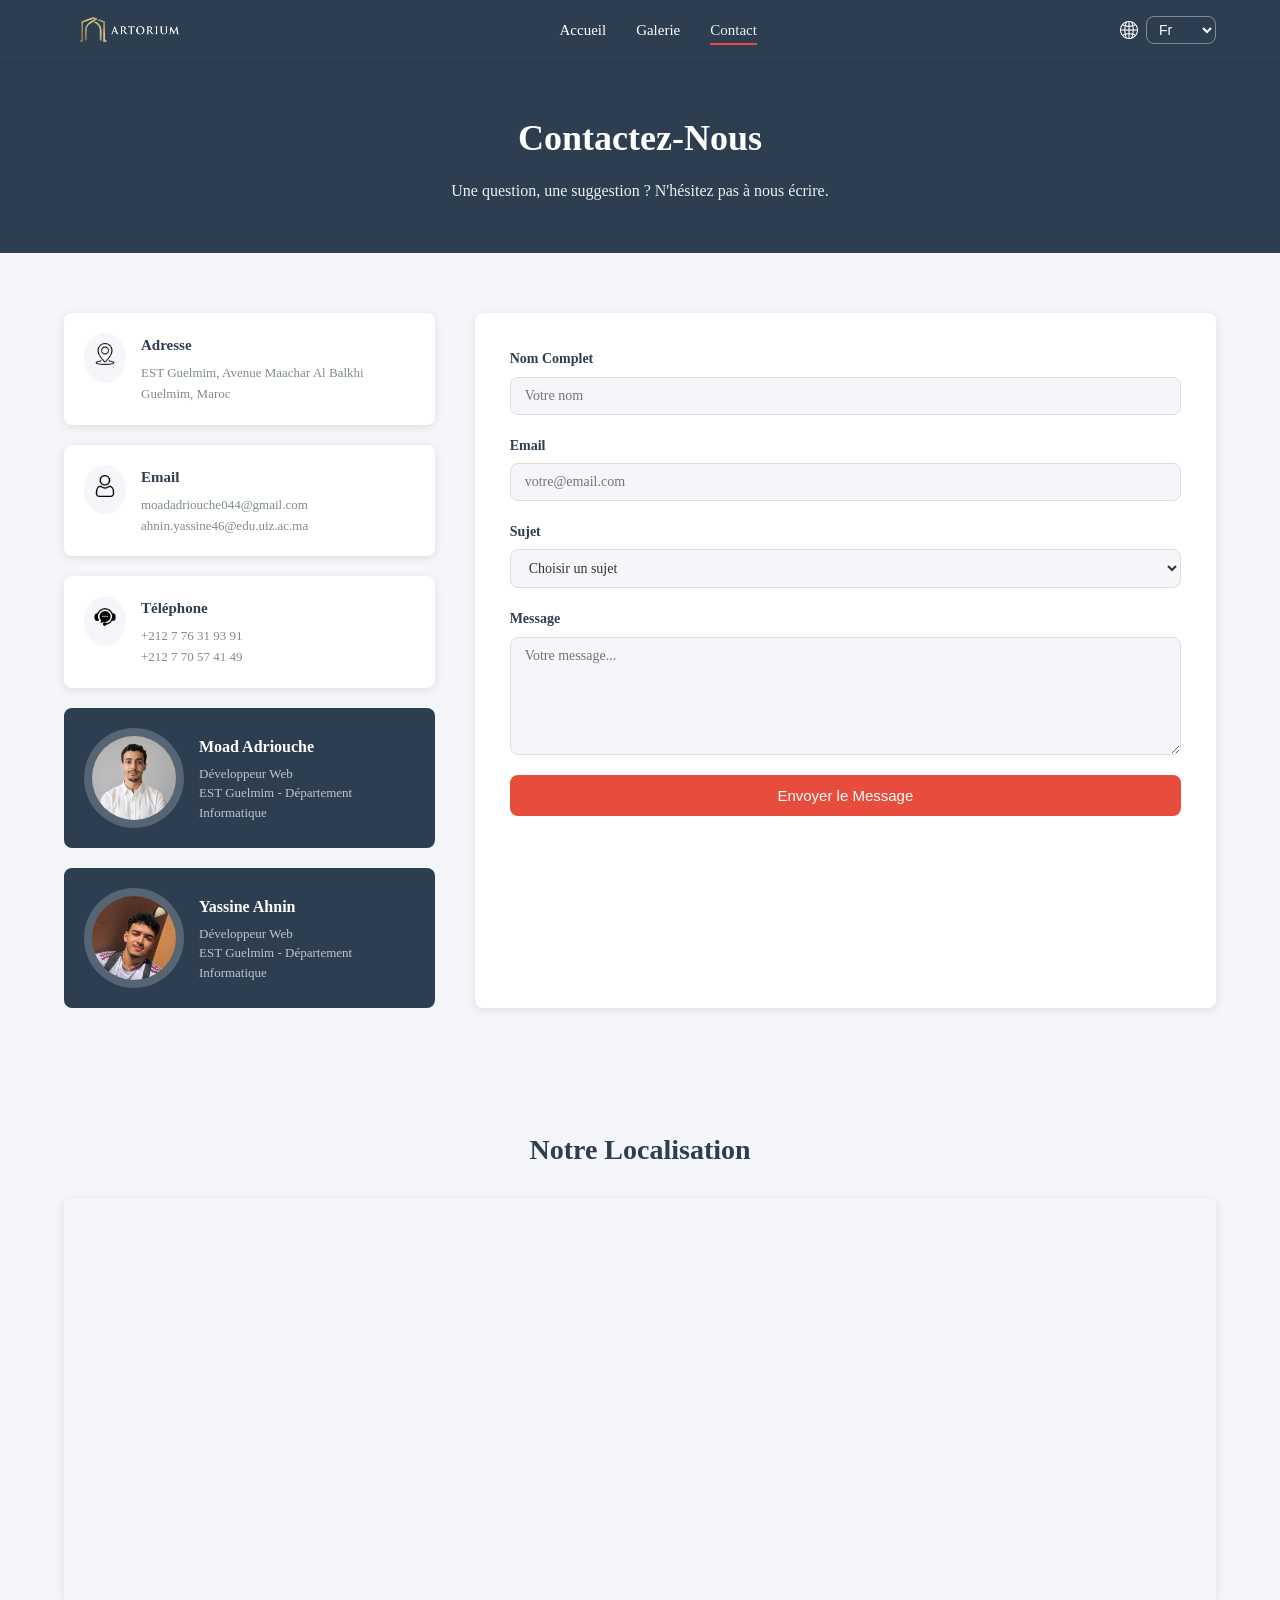
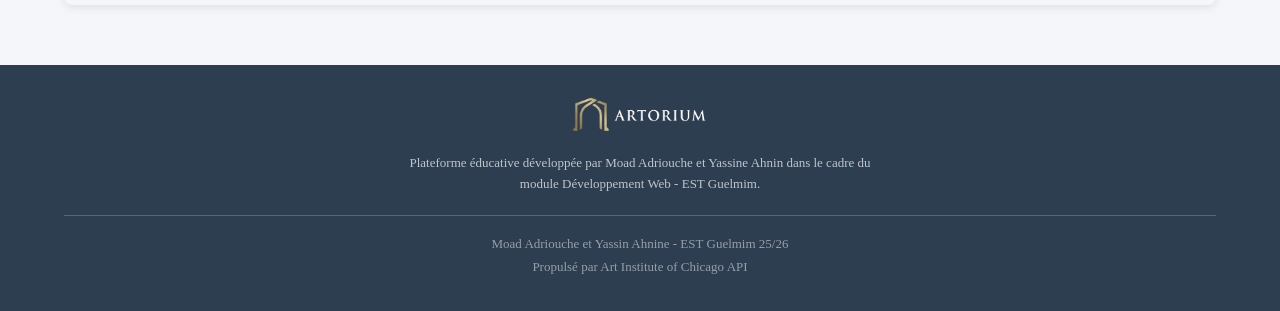
==== commit c9ec98f3: "." ====
--- a/contact.html
+++ b/contact.html
@@ -62,7 +62,7 @@
                         <div class="info-content">
                             <h3 data-i18n="emailLabel">Email</h3>
                             <p>moadadriouche044@gmail.com</p>
-                            <p>ahninyassine@gmail.com</p>
+                            <p>ahnin.yassine46@edu.uiz.ac.ma</p>
                         </div>
                     </div>
 
